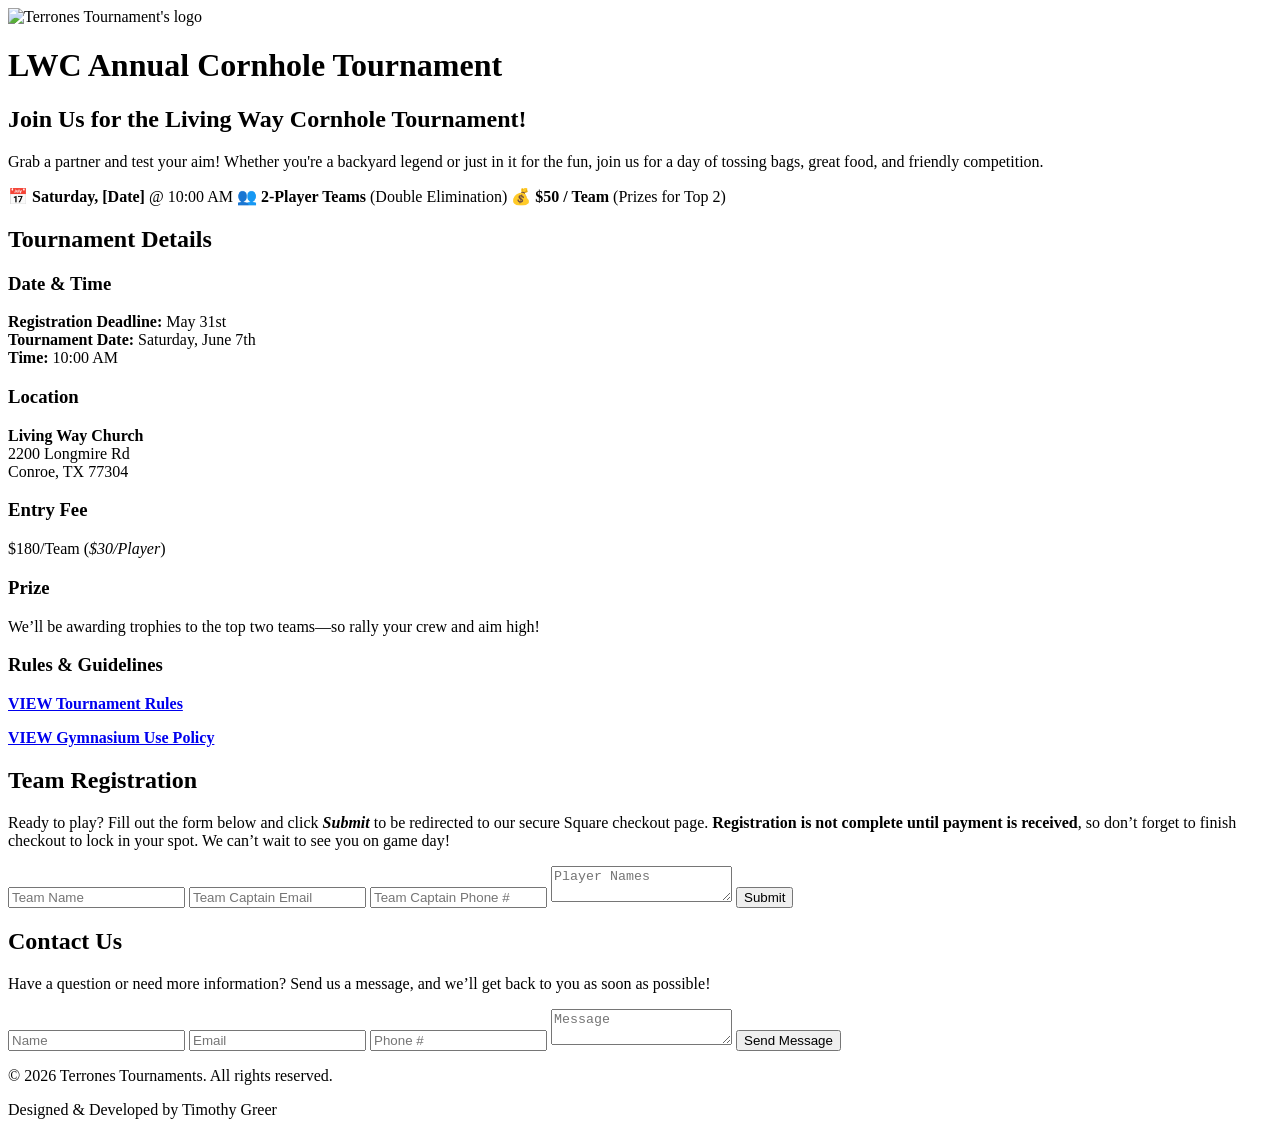
==== index.html @ 5bc34e88 "Site needed to be updated for new tournament" ====
<!DOCTYPE html>
<html lang="en">
<head>
    <meta charset="UTF-8">
    <meta name="viewport" content="width=device-width, initial-scale=1.0, maximum-scale=5">
    <meta name="mobile-web-app-capable" content="yes">
    <link rel="stylesheet" href="css/cornhole.css">
    <link rel="stylesheet" href="css/cornhole-mq.css">
    <link rel="preconnect" href="https://fonts.googleapis.com">
    <link rel="preconnect" href="https://fonts.gstatic.com" crossorigin>
    <link href="https://fonts.googleapis.com/css2?family=Inter+Tight:ital,wght@0,100..900;1,100..900&display=swap" rel="stylesheet">

    <link rel="icon" type="image/png" href="images/favicon-96x96.png" sizes="96x96" />
    <link rel="icon" type="image/svg+xml" href="images/favicon.svg" />
    <link rel="shortcut icon" href="images/favicon.ico" />
    <link rel="apple-touch-icon" sizes="180x180" href="images/apple-touch-icon.png" />
    <meta name="apple-mobile-web-app-title" content="Terrones Tournaments" />
    <link rel="manifest" href="site.webmanifest" />

    <!-- <link rel="icon" href="images/icon.png" type="image/icon type"> -->

    <title>LWC Cornhole Tournament</title>
    <meta name="title" content="Cornhole Tournament" />
    <meta name="description" content="Register for LWC's Cornhole Tournament Now!" />
    <meta property="og:type" content="website" />
    <meta property="og:url" content="https://terronestournaments.com/volleyball.html" />
    <meta property="og:image" content="https://terronestournaments.com/volleyball-thumbnail.png" />
    <meta property="og:image:width" content="1200" />
    <meta property="og:image:height" content="630" />

</head>

<body>
    <div class="bg-container"></div>
    
    <header>
            <div class="content">
                <div id="logo">
                    <img src="images/logo-vball.png" alt="Terrones Tournament's logo">
                </div>
                <div>
                    <h1>LWC Annual Cornhole Tournament</h1>
                </div>
                <!-- <div class="cta">
                    <button class="details">Details</button>
                    <button class="register">Register</button>
                </div> -->
            </div>
    </header>

    <main>
        <div class="content">
            <h2>Join Us for the Living Way Cornhole Tournament!</h2>
            <p>Grab a partner and test your aim! Whether you're a backyard legend or just in it for the fun, join us for a day of tossing bags, great food, and friendly competition.</p>
            <!-- <p><strong>Format</strong>: 2-Player Teams | Double Elimination (Every team guaranteed at least 2 games)</p>
            <h3>📋 Tournament Format</h3>
            <p><strong>Double elimination</strong> style—every team gets a second chance! Teams will be placed in a bracket-style tournament.</p>
            <h3>📝 How to Register</h3>
            <p>Gather your team and sign up before the deadline. <strong>Be sure to review the official rules to ensure fair play</strong>.</p>
            <h3>🎉 Not Playing? Come Watch!</h3>
            <p>Spectators are welcome to join in on the fun! Entry is <strong><em>$5 per person</em></strong>, payable at the door.</p>
            <h3>🍿 Food & Refreshments Available</h3>
            <p>A concession stand will be open throughout the event with snacks and drinks for purchase.</p> -->
        
            <div class="quick-stats">
                <span>📅 <strong>Saturday, [Date]</strong> @ 10:00 AM</span>
                <span>👥 <strong>2-Player Teams</strong> (Double Elimination)</span>
                <span>💰 <strong>$50 / Team</strong> (Prizes for Top 2)</span>
            </div>
        </div>

    </main>

    <section id="details">
            <h2>Tournament Details</h2>

            <div class="details-content">
                <div class="card">
                    <h3>Date & Time</h3>
                    <p><strong>Registration Deadline:</strong> May 31st<br>
                        <strong>Tournament Date:</strong> Saturday, June 7th<br>
                        <strong>Time:</strong> 10:00 AM</p>
                </div>
                <div class="card">
                    <h3>Location</h3>
                    <p><strong>Living Way Church</strong><br>2200 Longmire Rd<br>Conroe, TX 77304</p>
                </div>
                <div class="card">
                    <h3>Entry Fee</h3>
                    <p>$180/Team (<em>$30/Player</em>)</p>
                </div>
                <div class="card">
                    <h3>Prize</h3>
                    <p>We’ll be awarding trophies to the top two teams—so rally your crew and aim high!</p>
                </div>
                <div class="card">
                    <span>
                        <h3>Rules & Guidelines</h3>
                        <p><a href="Corn Hole Rules.doc" target="_blank"
                            rel="noopener" ><strong><span>VIEW Tournament Rules</span></strong></a></p>
                        <p><a href="Gymnasium Use Policy.png" target="_blank"
                            rel="noopener" ><strong><span>VIEW Gymnasium Use Policy</span></strong></a></p>
                    </span>
                </div>
            </div>
    </section>

<!-- Registration Section -->
<main class="second-main">
    <section id="registration">
        <h2>Team Registration</h2>
        <p>Ready to play? Fill out the form below and click <strong><em>Submit</em></strong> to be redirected to our secure Square checkout page. <strong>Registration is not complete until payment is received</strong>, so don’t forget to finish checkout to lock in your spot. We can’t wait to see you on game day!</p>
        
        <div id="form-div">
            <form id="registration-form">
                <!-- Replace with your actual Web3Forms Access Key -->
                <input type="hidden" name="access_key" value="YOUR_WEB3FORMS_ACCESS_KEY">
                <input type="hidden" name="from_name" value="Cornhole Tournament">
                <input type="hidden" name="subject" value="New Cornhole Registration!">

                <input type="text" placeholder="Team Name" id="team-name" name="Team Name" required>
                <input type="email" placeholder="Team Captain Email" id="team-email" name="Team Captain Email" required>
                <input type="tel" placeholder="Team Captain Phone #" id="team-phone" name="Team Captain Phone #" required>
                <textarea id="team-players" placeholder="Player Names" name="Team Players" required></textarea>

                <!-- Spam protection honeypot -->
                <input type="checkbox" name="botcheck" class="hidden" style="display: none;">

                <!-- Replace value with your actual Square Checkout Link -->
                <input type="hidden" name="redirect" value="https://square.link/u/YOUR_SQUARE_LINK_HERE">
                
                <button type="submit">Submit</button>
            </form>
        </div>
    </section>
</main>

<!-- Footer / Contact Section -->
<footer>
    <section id="contact">
        <div id="contact-content">
            <h2>Contact Us</h2>
            <p>Have a question or need more information? Send us a message, and we’ll get back to you as soon as possible!</p>
        </div>
        <div id="line"></div>

        <div id="contact-form">
            <form id="form">
                <!-- Replace with your actual Web3Forms Access Key -->
                <input type="hidden" name="access_key" value="YOUR_WEB3FORMS_ACCESS_KEY">
                <input type="hidden" name="from_name" value="Terrones Tournaments">
                <input type="hidden" name="subject" value="New Message From Website!">

                <input type="text" name="Name" id="name" placeholder="Name" required>
                <input type="email" name="Email" id="email" placeholder="Email" required>
                <input type="tel" name="Number" id="number" placeholder="Phone #" required>
                <textarea name="Message" id="message" placeholder="Message" required></textarea>

                <!-- Spam protection honeypot -->
                <input type="checkbox" name="botcheck" class="hidden" style="display: none;">

                <button type="submit">Send Message</button>
                <div id="result"></div>
            </form>
        </div>
    </section>

        <foot>
            <p>&copy; 2026 Terrones Tournaments. All rights reserved.</p>
            <p>Designed & Developed by Timothy Greer</p>
        </foot>
    </footer>
    <script src="index.js">
    </script>
</body>
</html>
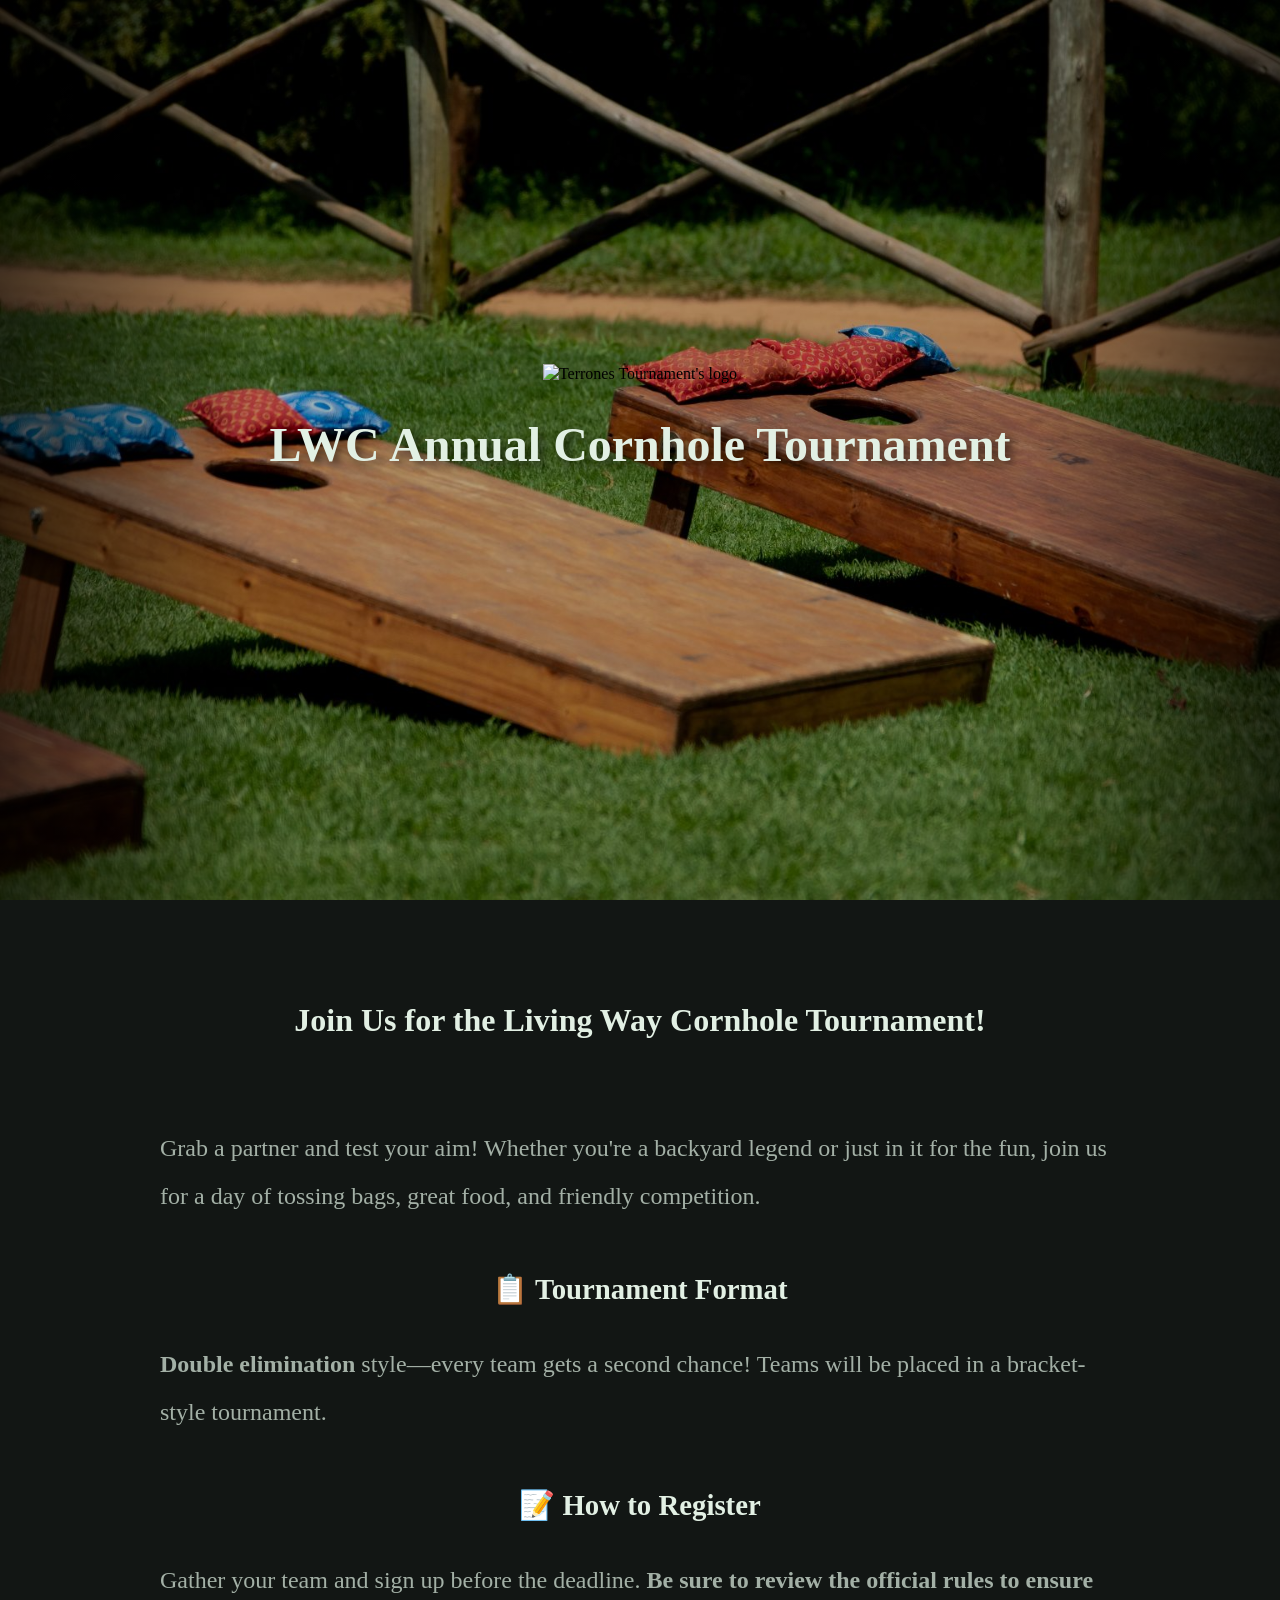
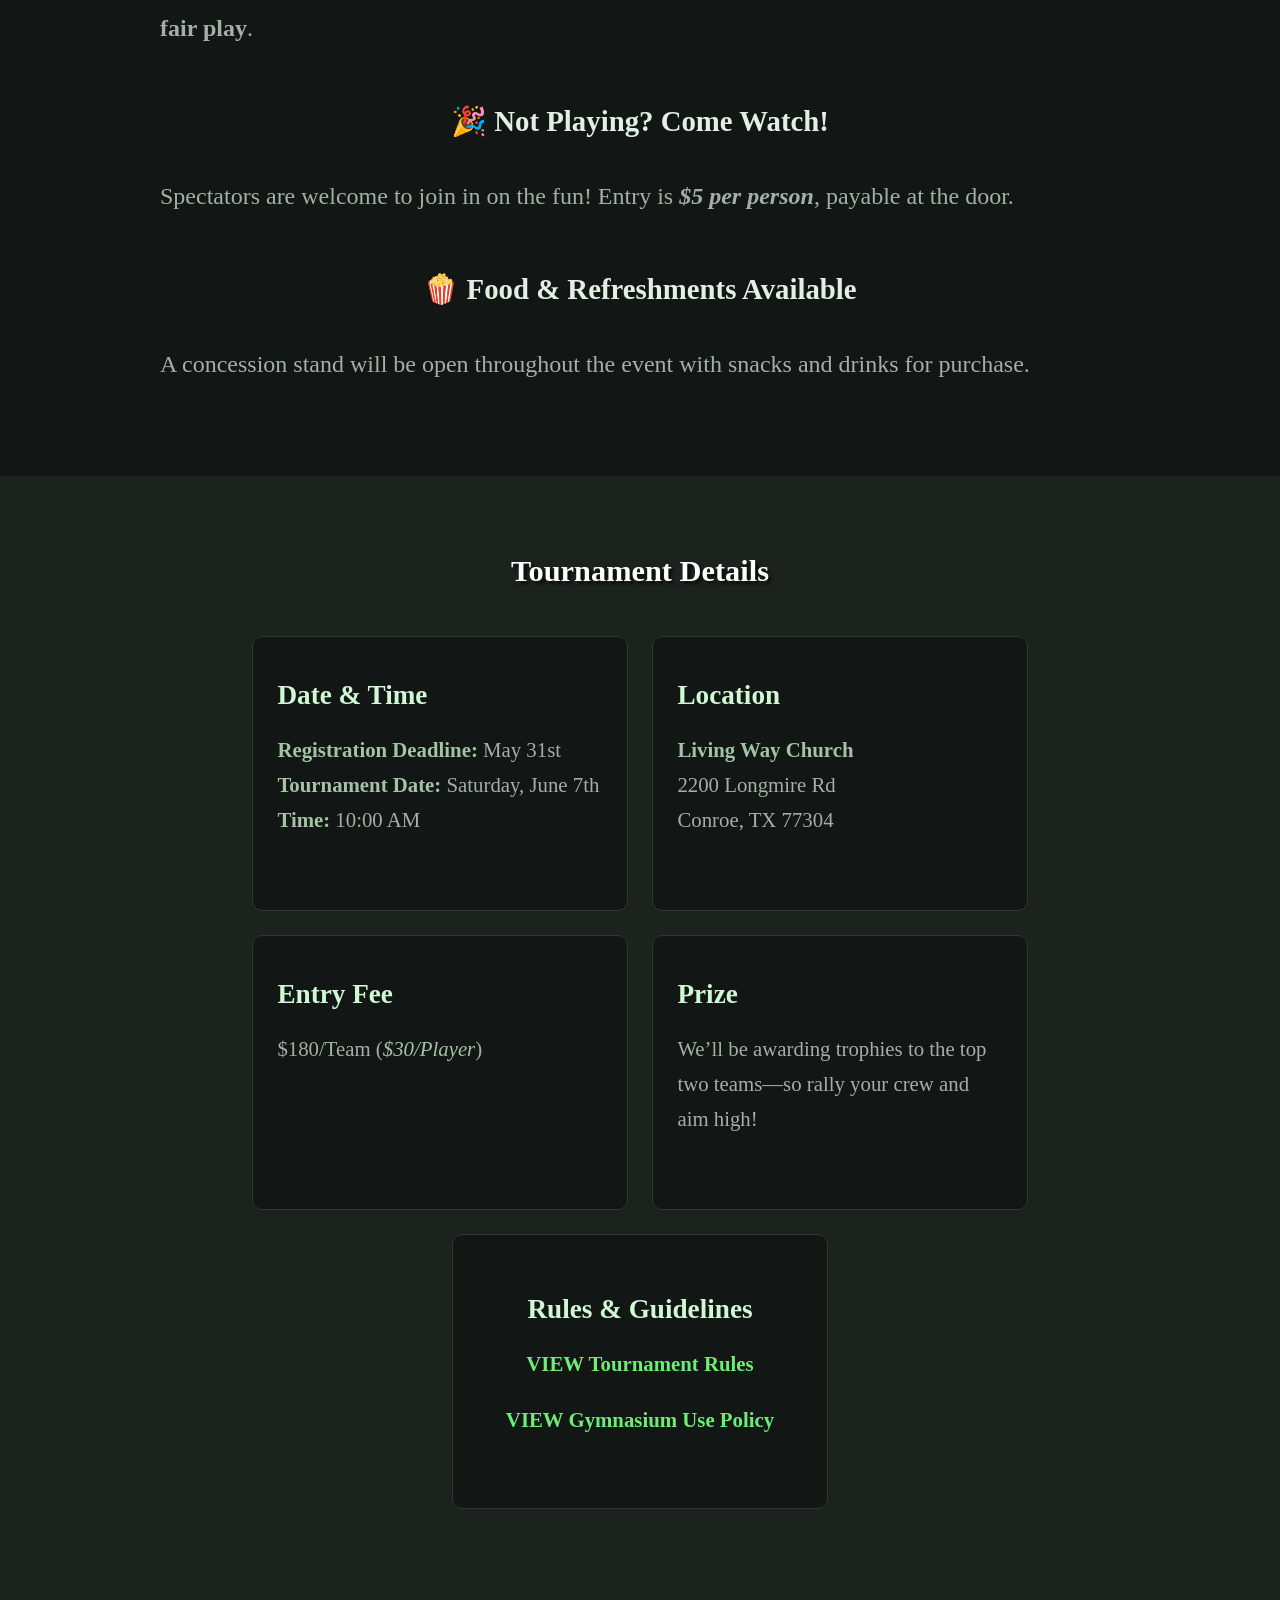
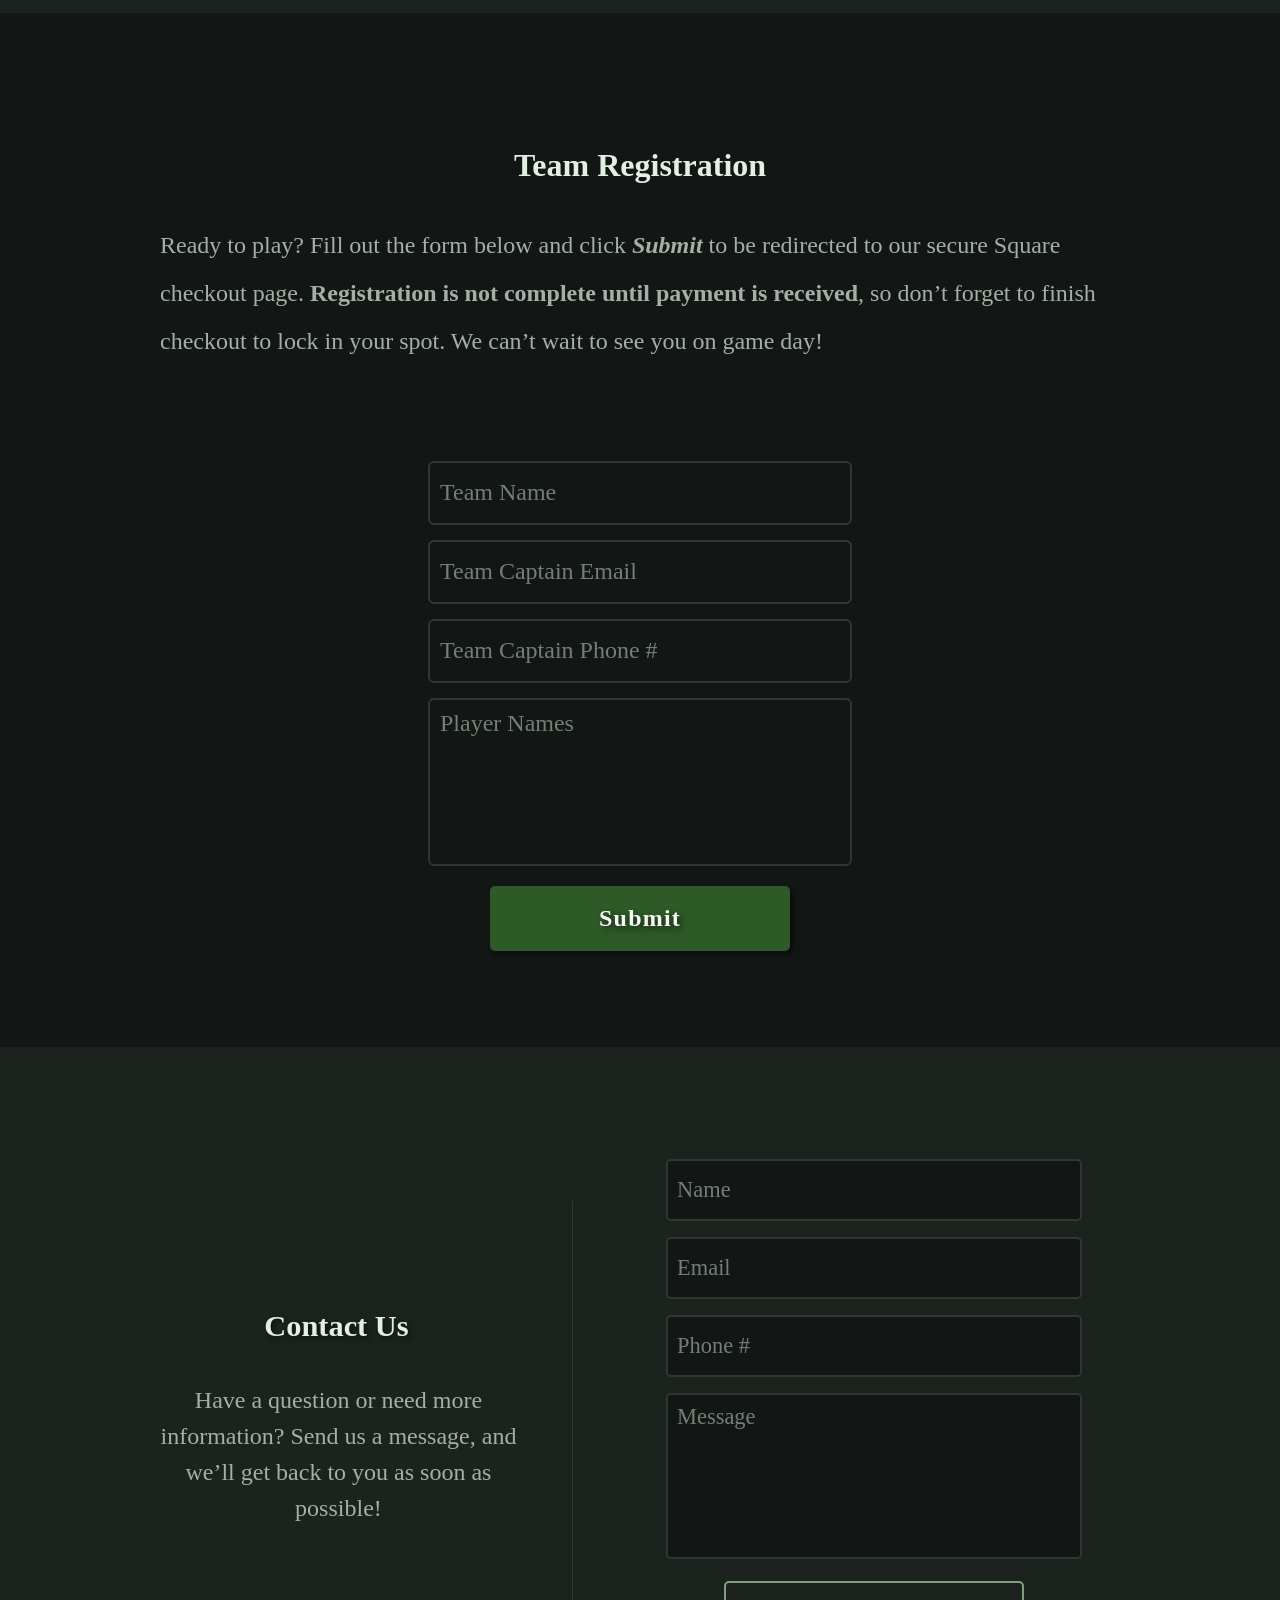
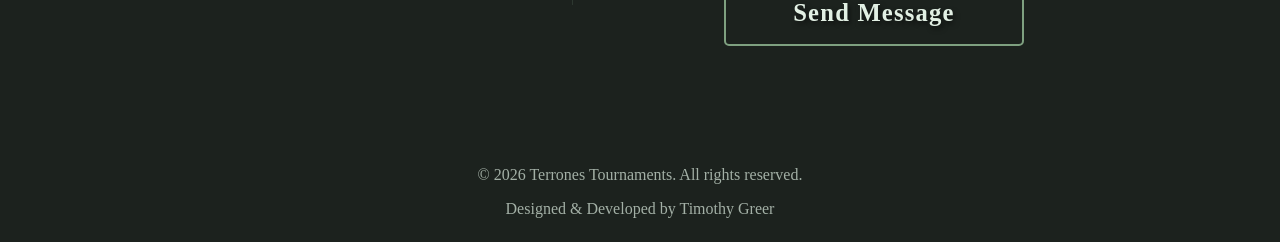
==== commit 7391a7ba: "Add files via upload" ====
--- a/index.html
+++ b/index.html
@@ -52,7 +52,7 @@
         <div class="content">
             <h2>Join Us for the Living Way Cornhole Tournament!</h2>
             <p>Grab a partner and test your aim! Whether you're a backyard legend or just in it for the fun, join us for a day of tossing bags, great food, and friendly competition.</p>
-            <!-- <p><strong>Format</strong>: 2-Player Teams | Double Elimination (Every team guaranteed at least 2 games)</p>
+            <!-- <p><strong>Format</strong>: 2-Player Teams | Double Elimination (Every team guaranteed at least 2 games)</p> -->
             <h3>📋 Tournament Format</h3>
             <p><strong>Double elimination</strong> style—every team gets a second chance! Teams will be placed in a bracket-style tournament.</p>
             <h3>📝 How to Register</h3>
@@ -60,13 +60,7 @@
             <h3>🎉 Not Playing? Come Watch!</h3>
             <p>Spectators are welcome to join in on the fun! Entry is <strong><em>$5 per person</em></strong>, payable at the door.</p>
             <h3>🍿 Food & Refreshments Available</h3>
-            <p>A concession stand will be open throughout the event with snacks and drinks for purchase.</p> -->
-        
-            <div class="quick-stats">
-                <span>📅 <strong>Saturday, [Date]</strong> @ 10:00 AM</span>
-                <span>👥 <strong>2-Player Teams</strong> (Double Elimination)</span>
-                <span>💰 <strong>$50 / Team</strong> (Prizes for Top 2)</span>
-            </div>
+            <p>A concession stand will be open throughout the event with snacks and drinks for purchase.</p>
         </div>
 
     </main>
--- a/css/cornhole.css
+++ b/css/cornhole.css
@@ -0,0 +1,609 @@
+body {
+    margin: 0;
+    padding: 0;
+    height: 100vh;
+    background-color: #121614;
+    text-align: center;
+    -webkit-overflow-scrolling: touch;
+}
+
+.bg-container {
+    position: fixed;
+    top: 0;
+    left: 0;
+    width: 100%;
+    height: 100%;
+    background-image: linear-gradient(to right, rgba(0, 0, 0, 0.61) 0%, rgba(0, 0, 0, 0.479) 20%, rgba(0, 0, 0, 0.479) 80%, rgba(0, 0, 0, 0.623) 100%),
+    url('../images/cornhole-background-mobile-600x1000.jpg');
+    background-position: center;
+    background-size: cover;
+    background-repeat: no-repeat;
+    z-index: -1;
+}
+
+header {
+    position: relative;
+    min-height: 100vh;
+    width: 100%;
+    display: flex;
+    flex-direction: column;
+    justify-content: center;
+    text-align: center;
+    align-items: center;
+    z-index: 1;
+}
+
+ header .content {
+    line-height: 1.2;
+    max-width: 80%; 
+    margin: 0 auto; 
+    margin-top: 0;
+    position: relative;
+    z-index: 2;
+}
+
+.cta button {
+    width: 41%;
+    height: 3rem;
+    font-size: 1.3rem;
+    border-radius: 5px;
+    border: none;
+    margin: .5rem;
+    font-family: "Inter Tight";
+    font-weight: 600;
+    letter-spacing: .5px;
+    -webkit-box-shadow: 3px 3px 5px 0px rgba(0,0,0,0.75);
+    -moz-box-shadow: 3px 3px 5px 0px rgba(0,0,0,0.75);
+    box-shadow: 3px 3px 5px 0px rgba(0,0,0,0.75);
+}
+
+.cta .details {
+    background-color: #313233;
+    color: #faf5f5;
+}
+
+.cta .register {
+    background-color: #1400cc;
+    color: #faf5f5;
+}
+
+/* header {
+    padding: 0;
+    padding-top: 0;
+    text-align: center;
+    align-items: center;
+    max-width: 100%;
+    background-image: linear-gradient(to right, rgba(0, 0, 0, 0.61) 0%, rgba(0, 0, 0, 0.479) 20%, rgba(0, 0, 0, 0.479) 80%, rgba(0, 0, 0, 0.623) 100%),
+    url('../images/volleyball-background-mobile.jpg');
+    background-position: center;
+    background-size: cover;
+    background-repeat: no-repeat;
+    background-attachment: fixed;
+    min-height: 100vh;
+    display: flex;
+    flex-direction: column;
+    justify-content: center;
+} */
+
+/* header {
+    position: relative;
+    min-height: 100vh;
+    display: flex;
+    flex-direction: column;
+    justify-content: center;
+    overflow: hidden;
+}
+
+header::before {
+    content: "";
+    position: fixed;
+    top: 0;
+    left: 0;
+    width: 100%;
+    height: 100%;
+    background-image: linear-gradient(to right, rgba(0, 0, 0, 0.61) 0%, rgba(0, 0, 0, 0.479) 20%, rgba(0, 0, 0, 0.479) 80%, rgba(0, 0, 0, 0.623) 100%),
+    url('../images/volleyball-background-mobile.jpg');
+    background-position: center;
+    background-size: cover;
+    background-repeat: no-repeat;
+    z-index: -1;
+} */
+
+
+
+
+#logo img {
+    max-width: 100%;
+    height: auto;
+}
+
+h1, h2, h3, .card h3 {
+    color: #e2f0e4; /* Very light mint white for section titles */
+}
+
+
+header h1 {
+    font-size: 2.7rem;
+    margin-bottom: 1.3em;
+    /* color: #faf5f5; */
+    font-family: "Inter Tight";
+    text-shadow: 4px 3px 5px rgba(0,0,0,0.5);
+}
+
+h2 {
+    margin-top: 1em;
+    margin-bottom: 1em;
+    padding-top: 1em;
+    text-align: left;
+    font-size: 1.8rem;
+    font-weight: 800;
+}
+
+p {
+    text-align: left;
+    max-width: 60em;
+    font-size: 1.2rem;
+    color: #a3b0a6;
+}
+
+
+main {
+    margin: 0 auto;
+    padding: 3em 1em;
+    max-width: 100rem;
+    line-height: 1.5;
+    color: #fffffe;
+    font-family: "Inter Tight";
+    background-color: #121614;
+
+}
+
+main .content {
+    margin: 0 auto;
+    padding: 1rem;
+    max-width: 60em;
+}
+
+main .content h2 {
+    margin-top: 0;
+    margin-bottom: 3rem;
+    /* text-align: c; */
+}
+
+main .content h3 {
+    font-size: 1.6em;
+    text-align: left;
+    margin-top: 3rem;
+    margin-bottom: 1em;
+}
+
+main .content p {
+    line-height: 2;
+}
+/* main .content li {
+    text-align: left;
+    line-height: 1.7;
+    font-size: 1.2rem;
+    color: #94a1b2;
+} */
+
+main .content span {
+    font-style: oblique;
+    font-weight: 700;
+}
+
+#logo img  {
+    max-width: 600px;
+}
+
+#logo img,
+#details img {
+    width: 100%;
+}
+
+/* #details img {
+    box-sizing: border-box;
+    border-radius: 8px;
+    margin-bottom: 3rem;
+    display: none;
+    -webkit-box-shadow: 4px 2px 12px 0px rgba(0,0,0,0.38);
+    -moz-box-shadow: 4px 2px 12px 0px rgba(0,0,0,0.38);
+    box-shadow: 4px 2px 12px 0px rgba(0,0,0,0.38);
+} */
+
+
+#details {
+    width: 100%;
+    margin: 0 auto;
+    font-family: "Inter Tight";
+    background-color: #1c221e;
+    padding-top: 10px;
+    /* background-image: linear-gradient(to right, rgba(0, 0, 0, 0.61) 0%, rgba(0, 0, 0, 0.479) 20%, rgba(0, 0, 0, 0.479) 80%, rgba(0, 0, 0, 0.623) 100%),
+    url(../images/volleyball-details1.png);
+    background-attachment: fixed;
+    background-position: center;
+    background-repeat: no-repeat;
+    background-size: cover; */
+}
+
+/* #details-div {
+    padding: 1rem;
+    text-align: left;
+    padding: 1rem;
+} */
+
+#details h2 {
+    color: #fffffe;
+    padding: 2rem 0 1rem 2rem;
+    font-size: 1.9rem;
+    text-shadow: 3px 3px 3px rgba(0,0,0,0.64);
+}
+
+/* #details-content {
+    box-sizing: border-box;
+    background-color: #16161a;
+    padding: 1em 2em;
+    margin-bottom: 3rem;
+    text-align: left;
+    border: 1px solid #d3d3d3;
+    border: 1px solid #010101;
+    border-radius: 10px;
+    -webkit-box-shadow: 4px 2px 12px 0px rgba(0,0,0,0.38);
+    -moz-box-shadow: 4px 2px 12px 0px rgba(0,0,0,0.38);
+    box-shadow: 4px 2px 12px 0px rgba(0,0,0,0.38);
+} */
+
+.details-content {
+    margin: 0 auto;
+    /* display: flex;
+    justify-content: center;
+    align-items: stretch;
+    flex-direction: column; */
+    max-width: 50rem;
+    padding: 0 1rem;
+}
+
+
+.card {
+    display: inline-block;
+    box-sizing: border-box;
+    text-align: left;
+    margin: 0 auto;
+    width: 95%;
+    /* max-width: 350px; */
+    height: 250px;
+    /* min-height: 12rem; */
+    background-color: #121614;
+    border: 1px solid #2d3830; /* Crisp, clean separation from the #details background */
+    border-radius: 10px;
+    padding: 1rem 1.5rem;
+}
+
+.card h3 {
+    color: #d1f8d4;
+    font-size: 1.7rem;
+    margin-bottom: 0;
+}
+
+.card p {
+    line-height: 1.5;
+}
+
+.card a {
+    color: #6eec77;
+    text-decoration: none;
+    transition: color 1s ease-in-out;
+}
+
+.card a:hover {
+    color: #4ead54;
+    /* text-decoration: underline; */
+}
+
+.card a,
+.card a strong,
+.card a em {
+    color: #6eec77 !important;
+}
+
+.card a:hover,
+.card a:hover strong,
+.card a:hover em {
+    color: #4ead54 !important;
+}
+
+.card p strong:not(a *),
+.card p em:not(a *) {
+    color: #A2C4A4;
+}
+
+/* ul {
+    list-style: none;
+    padding-left: 0;
+}
+
+#details-content h3 {
+    margin: 1rem 0;
+    font-size: 1.5em;
+    color: #fffffe;
+}
+
+li {
+    font-size: 1.2em;
+    padding-left: 1em;
+    line-height: 1.8;
+    margin-bottom: 2rem;
+    color: #94a1b2;
+} */
+
+
+
+#details,
+#registration,
+#contact {
+    padding-bottom: 2rem;
+}
+
+main .second-main {
+    background-color: #121614;
+}
+.second-main {
+    padding: 2rem 2rem 4rem 2rem;
+}
+
+#registration-form {
+    display: flex;
+    flex-direction: column;
+    align-items: center;
+    gap: 10px;
+}
+
+#registration p {
+    line-height: 2;
+    padding-bottom: 1rem;
+}
+
+#registration-form input {
+    height: 2.5rem;
+}
+
+#registration-form textarea {
+    height: 9rem;
+    resize: none;
+}
+
+#registration-form input,
+#registration-form textarea,
+#contact-form input,
+#contact-form textarea {
+    background-color: #121614; /* Matches card background */
+    border: 2px solid #2d3830;  /* Subtle muted green border instead of pure black/gray */
+    color: #fffffe;
+}
+
+#registration-form input,
+#registration-form textarea {
+    /* background-color: #242629;
+    border: 2px solid #010101; */
+    border-radius: 6px;
+    width: 90%;
+    max-width: 400px;
+    margin-bottom: 5px;
+}
+
+#registration-form input::placeholder,
+#registration-form textarea::placeholder,
+#contact-form input::placeholder,
+#contact-form textarea::placeholder {
+    color: #718075; /* Soft sage placeholder */
+}
+
+#registration-form input:focus,
+#registration-form textarea:focus,
+#contact-form input:focus,
+#contact-form textarea:focus {
+    background-color: #1c221e;
+    border-color: #7EA080; /* Sage accent border highlight */
+    outline: none;
+    color: #fffffe;
+}
+
+#team-name,
+#team-email,
+#team-phone,
+#team-players {
+    font-size: 1.3rem;
+    padding: 8px;
+    font-family: "Inter Tight";
+    color: #94a1b2;
+}
+
+#team-players {
+    height: 5em;
+    color: #94a1b2;
+    padding-top: 15px;
+}
+
+#team-players:focus,
+#team-name:focus,
+#team-email:focus,
+#team-phone:focus {
+    background-color: #5a5858;
+    color: #fffffe;
+    outline: none;
+}
+
+#form-div {
+    padding-top: 2em;
+}
+
+#form-div button {
+    background-color: #2D5A27;
+    color: #faf5f5;
+    width: 80%;
+    max-width: 300px;
+    height: 65px;
+    border-style: none;
+    border-radius: 5px;
+    padding: 10px 50px;
+    cursor: pointer;
+    font-family: "Inter Tight";
+    text-shadow: 3px 3px 6px rgba(0,0,0,0.56);    
+    font-size: 1.5rem;
+    font-weight: 600;
+    letter-spacing: 1.2px;
+    margin-top: 5px;
+    -webkit-box-shadow: 3px 3px 5px 0px rgba(0,0,0,0.49);
+    -moz-box-shadow: 3px 3px 5px 0px rgba(0,0,0,0.49);
+    box-shadow: 3px 3px 5px 0px rgba(0,0,0,0.49);
+    transition: .3s ease-in-out;
+}
+
+#form-div button:hover {
+    background-color: #3B7A33;
+}
+
+footer {
+    background-color: #1c221e;
+    font-family: "Inter Tight";
+    margin: 0 auto;
+    padding-top: 2rem;
+    width: 100%;
+    margin-bottom: 5em;
+}
+
+#contact {
+    max-width: 60em;
+    margin: 0 auto;
+    display: flex;
+    flex-direction: column;
+    align-items: center;
+    padding: 1rem;
+    border-radius: 10px;
+    color: #e2f0e4;
+} 
+
+#contact p,
+#contact h2 {
+    text-align: left;
+}
+
+#contact h2 {
+    font-size: 1.9rem;    
+    padding: 1rem 0 .5rem 1rem;
+    text-shadow: 2px 2px 5px rgba(0,0,0,0.51);
+}
+
+#contact p {
+    line-height: 1.5;
+    padding: 0 1rem 2rem 1rem;
+
+}
+
+#line {
+    background-color: #2d3830;
+    width: 90%;
+    height: 2px;
+    border-radius: 5px;
+    margin-bottom: 4em;
+}
+
+#contact-form {
+    display: flex;
+    flex-direction: column;
+    justify-self: center;
+    align-items: center;
+}
+
+#name,
+#email,
+#number,
+#message {
+    padding: 9px;
+    font-family: "Inter Tight";
+    border: 2px solid #2d3830;
+    background-color: #121614;
+    color: #fffffe;
+    font-size: 1.3rem;
+}
+
+#contact-form input,
+#contact-form textarea {
+    width: 80%;
+    max-width: 400px;
+    border-radius: 5px;
+    font-family: "Inter Tight";
+    margin-bottom: 1rem;
+}
+
+#contact-form input {
+    height: 2.5rem;
+}
+
+#contact-form textarea {
+    height: 9rem;
+    resize: none;
+}
+
+#contact-form input:focus,
+#contact-form textarea:focus {
+    color: #fffffe;
+    background-color: #1c221e;
+    border-color: #7EA080;
+    outline: none;
+    font-family: "Inter Tight";
+}
+
+#contact-form input::placeholder,
+#contact-form textarea::placeholder{
+    color: #718075;
+}
+
+#contact-form button {
+    width: 80%;
+    max-width: 300px;
+    height: 65px;
+    background-color: transparent;
+    border: 2px solid #7EA080; /* Sage border */
+    color: #e2f0e4;
+    border-radius: 5px;
+    padding: 10px 20px;
+    cursor: pointer;
+    font-family: "Inter Tight";
+    font-size: 1.3rem;
+    font-weight: 600;
+    letter-spacing: 1.2px;
+    text-shadow: 2px 3px 5px rgba(0,0,0,0.51);
+    transition: .2s ease-in-out;
+
+}
+
+#contact-form button:hover {
+    background-color: #2D5A27; /* Fills in with solid forest green on hover */
+    border-color: #3B7A33;
+}
+
+#contact-form button:focus,
+#form-div button:focus {
+    outline: none;
+}
+
+foot {
+    display: flex;
+    flex-direction: column;
+    justify-content: center;
+    align-items: center;
+    margin: 2em;
+    padding-bottom: 1em;
+    padding-top: 2em;
+    text-align: center;
+}
+
+foot p {
+    color: #a3b0a6;
+    margin: 0 auto;
+    padding: .5em;
+    padding-bottom: em;
+    font-size: 1em;
+    text-align: center;
+}
--- a/css/cornhole-mq.css
+++ b/css/cornhole-mq.css
@@ -0,0 +1,231 @@
+@media (orientation: landscape) {
+    header {
+        margin: 0 auto;
+        }
+}
+
+@media screen and (min-width: 689px) {
+    .details-content {
+        display: flex;
+        flex-direction: row;
+        flex-wrap: wrap;
+    }
+
+    .card {
+        width: 46.9%;
+        margin-bottom: 1.5rem;
+        height: 275px;
+    }
+
+    .card span h3,
+    .card span p {
+        text-align: center;
+    }
+
+    .card span h3 {
+        padding-top: 1rem;
+    }
+
+}
+@media screen and (min-width: 747px) {
+    .card p {
+        line-height: 1.7;
+    }
+    
+    
+    #contact {
+        flex-direction: row;
+        align-items: center;
+        justify-content: space-evenly;
+        gap: 5px;
+        margin-top: 4rem;
+        margin-bottom: 4rem;
+    }
+
+    #contact-content {
+        max-width: 400px;
+    }
+
+    #contact-content h2 {
+        text-align: center;
+        margin-right: 20px;
+    }
+
+    #contact-content p {
+        text-align: center;
+        margin: 1rem 0;
+        padding: 0;
+    }
+
+
+    #line {
+        width: 3px;
+        height: 45vh; 
+        max-height: 30em;
+        margin: 0 50px;
+    }
+
+    #contact-form {
+        font-size: 1.4rem;
+    }
+
+    #contact-form input {
+        font-size: 1.4rem;
+    }
+    #contact-form textarea {
+        font-size: 1.4rem;
+    }
+
+    #contact-form input:focus,
+    #contact-form textarea:focus {
+        font-size: 1.4rem;
+    }
+
+    #contact-form button {
+        padding: 10px 40px;
+        font-size: 1.1em;
+    }
+}
+
+@media screen and (min-width: 856px) {
+
+
+    h2 {
+        font-size: 2rem;
+        text-align: center;
+    }
+
+    p {
+        font-size: 1.5rem;
+    }
+
+    main .content h2 {
+        padding-bottom: 1em;
+    }
+
+    main .content h3 {
+        font-size: 1.8em;
+        text-align: center;
+    }
+    
+    li {
+        font-size: 1.5em;
+    }
+
+    #registration p {
+        text-align: left;
+        max-width: 40em;
+        margin: 0 auto;
+        margin-bottom: 2em;
+    }
+
+    #details h2 {
+        padding: 1rem 0 1rem 0;
+    }
+    .card p {
+        font-size: 1.3rem;    
+    }
+
+    #team-name,
+    #team-email,
+    #team-phone,
+    #team-players {
+        font-size: 1.5rem;
+        padding: 10px;
+    }
+
+    #team-players {
+        width: 13em;
+        height: 5em;
+    }
+    #form-div button {
+        padding: 12px 70px;
+        font-size: 1.5em;
+    }
+}
+
+@media screen and (min-width: 900px) {
+    h3 {
+        margin-bottom: .46em;
+    }
+}
+
+@media screen and (min-width: 1200px) {
+    header {
+        background-image: linear-gradient(to right, rgba(0, 0, 0, 0.7) 0%, rgba(0, 0, 0, 0.281) 20%, rgba(0, 0, 0, 0.274) 80%, rgba(0, 0, 0, 0.7) 100%),
+        url('../images/cornhole-background-desktop-1920x1080.jpg');
+        background-size: cover;
+        background-position: center;
+        background-attachment: fixed;
+        background-repeat: no-repeat;
+    }
+
+    header h1 {
+        font-size: 3rem;
+        text-shadow: 4px 4px 10px rgba(0, 0, 0, 0.568);
+
+    }
+    .bg-container {
+        display: none;
+    }
+
+    #details {
+        width: 100%;
+        padding: 2rem 0;
+        margin: 0;
+        margin-bottom: 2rem;
+        padding-bottom: 5rem;
+        /* background-image: linear-gradient(to right, rgba(0, 0, 0, 0.61) 0%, rgba(0, 0, 0, 0.479) 20%, rgba(0, 0, 0, 0.479) 80%, rgba(0, 0, 0, 0.623) 100%),
+        url(../images/vollbeyball-details1-wide.png);
+        background-position: center;
+        background-attachment: fixed;
+        background-size: cover;
+        background-repeat: no-repeat; */
+
+    }
+
+    #details ul {
+        padding: 0 2rem;
+    }
+    
+
+
+    #details-div {
+        display: flex;
+        justify-content: space-between;
+        align-items: stretch; 
+        gap: 30px;
+        max-width: 80rem;
+        margin: 0 auto;
+    }
+
+    #details-div > div {
+        flex: 1; 
+        min-width: 0;
+    }
+
+    #details-div img {
+        width: 100%;
+        max-width: 600px;
+        display: block;
+        height: 100%;
+        object-fit: cover;
+        max-width: none; 
+        margin-bottom: 0; 
+    }
+
+    #details-content {
+        flex: 1;
+        width: 100%;
+        max-width: none; 
+        min-width: 0;
+        height: 100%; 
+        display: flex;
+        flex-direction: column;
+        justify-content: center;
+    }
+
+    #details-content h3 {
+        font-size: 1.8em;
+    }
+}
